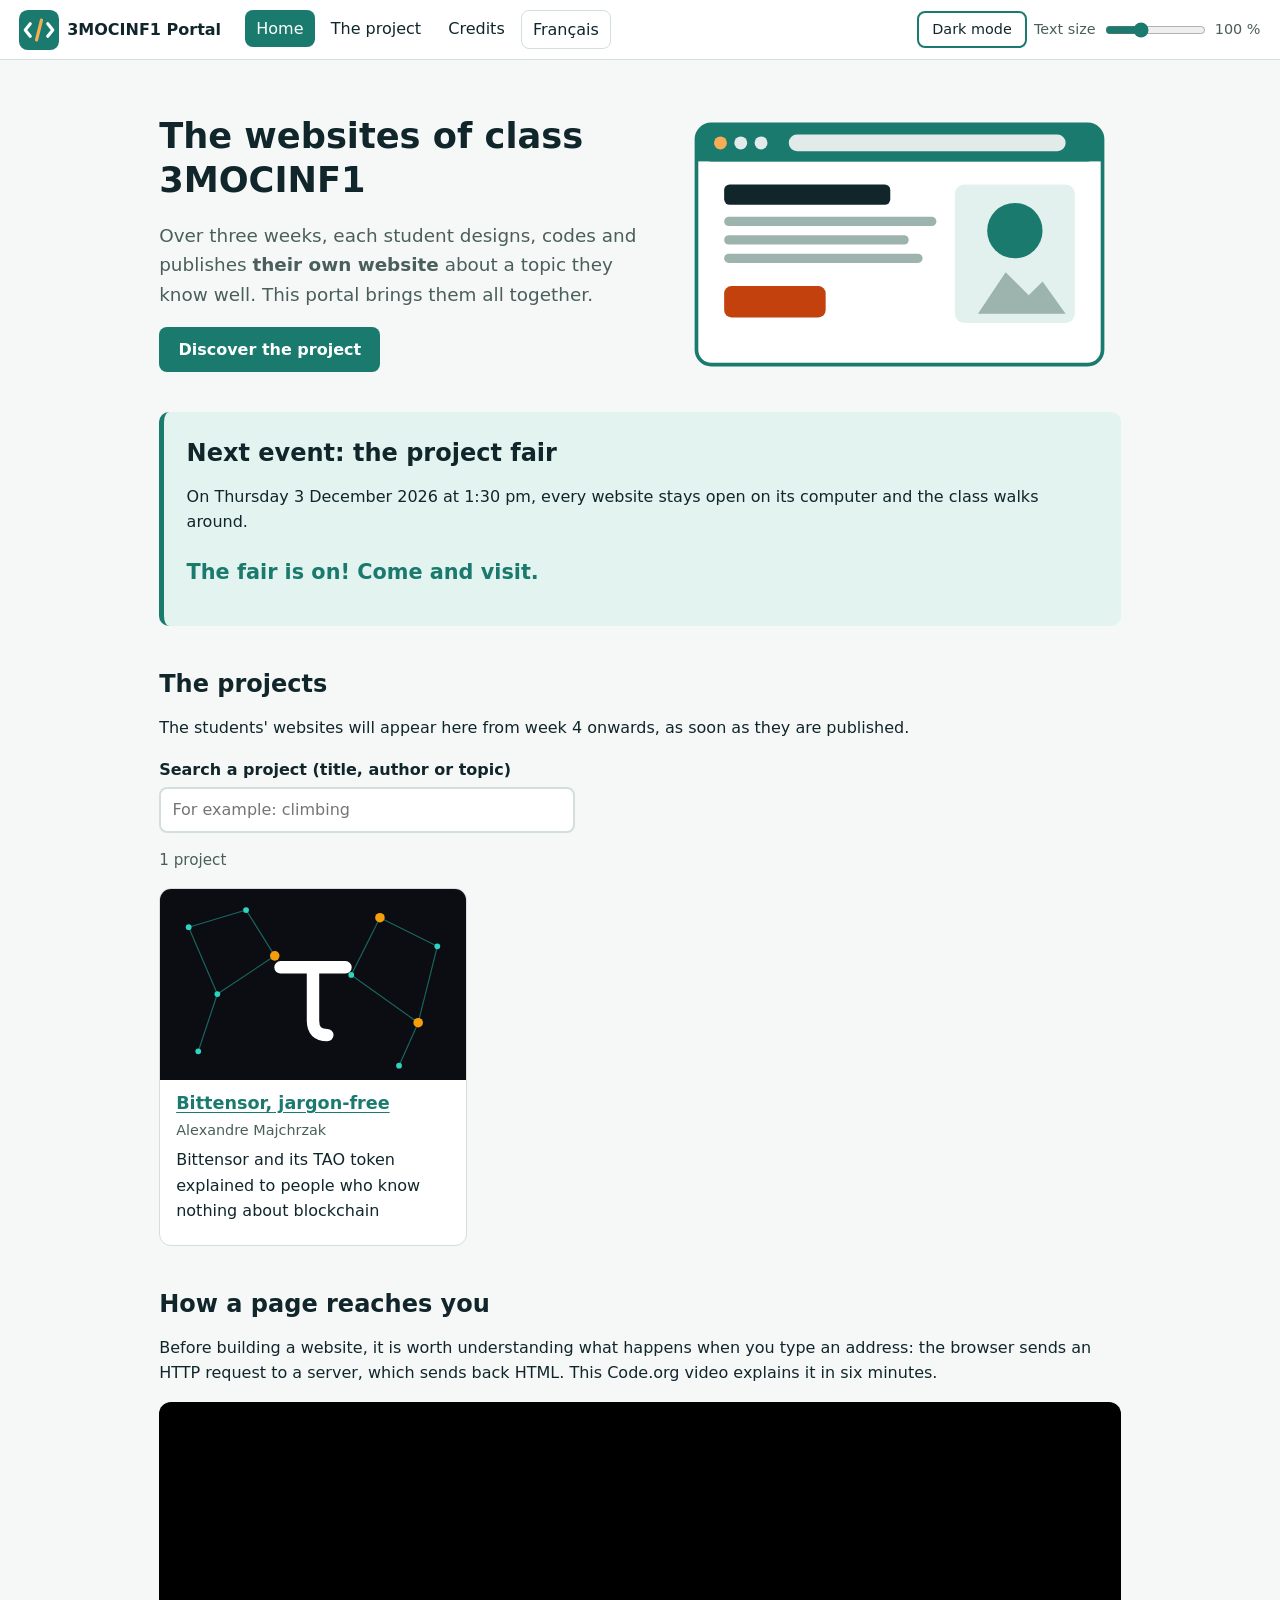
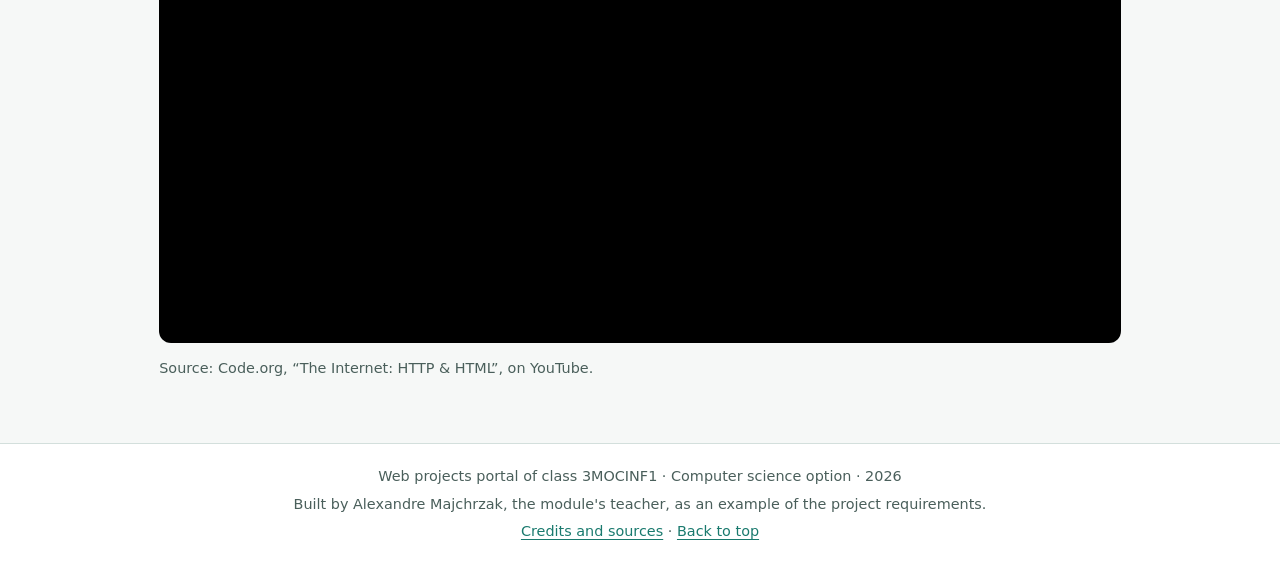
==== index-en.html @ ae036b1b "Publication du portail de la classe 3MOCINF1 - accueil avec la liste des projets, la recherche et le" ====
<!DOCTYPE html>
<html lang="en">
<head>
  <meta charset="utf-8">
  <meta name="viewport" content="width=device-width, initial-scale=1">
  <title>Home · 3MOCINF1 Portal</title>
  <meta name="description" content="The websites built by the students of class 3MOCINF1, published on GitHub Pages.">
  <link rel="icon" href="img/logo.svg" type="image/svg+xml">
  <link rel="stylesheet" href="style.css">
  <script src="script.js" defer></script>
</head>
<body id="haut">
  <a class="saut" href="#contenu">Skip to content</a>

  <header class="entete">
    <div class="entete-ligne">
      <a class="marque" href="index-en.html">
        <img src="img/logo.svg" alt="" width="40" height="40">
        <span>3MOCINF1 Portal</span>
      </a>
      <button class="menu-bouton" aria-expanded="false" aria-controls="menu">Menu</button>
    </div>
    <nav id="menu" class="menu" aria-label="Main navigation">
      <ul>
        <li><a href="index-en.html" aria-current="page">Home</a></li>
        <li><a href="projet-en.html">The project</a></li>
        <li><a href="credits-en.html">Credits</a></li>
        <li><a href="index.html" lang="fr" hreflang="fr" class="lien-langue">Français</a></li>
      </ul>
    </nav>
    <div class="reglages" role="group" aria-label="Display settings">
      <button id="bouton-theme" class="bouton-theme" aria-pressed="false">Dark mode</button>
      <label for="curseur-taille">Text size</label>
      <input type="range" id="curseur-taille" min="80" max="140" step="10" value="100">
      <span id="valeur-taille">100 %</span>
    </div>
  </header>

  <main id="contenu">
    <section class="hero">
      <div>
        <h1>The websites of class 3MOCINF1</h1>
        <p class="chapeau">Over three weeks, each student designs, codes and publishes <strong>their own website</strong> about a topic they know well. This portal brings them all together.</p>
        <p><a class="bouton-lien" href="projet-en.html">Discover the project</a></p>
      </div>
      <img src="img/accueil.svg" alt="Drawing of a browser window showing a web page: a title, lines of text, an orange button and a picture" width="480" height="300">
    </section>

    <section class="encart" aria-labelledby="titre-expo">
      <h2 id="titre-expo">Next event: the project fair</h2>
      <p>On Thursday 3 December 2026 at 1:30 pm, every website stays open on its computer and the class walks around.</p>
      <p class="compte" id="compte">See you on Thursday 3 December 2026.</p>
    </section>

    <section aria-labelledby="titre-projets">
      <h2 id="titre-projets">The projects</h2>
      <p>The students' websites will appear here from week 4 onwards, as soon as they are published.</p>
      <div class="recherche">
        <label for="filtre">Search a project (title, author or topic)</label>
        <input type="search" id="filtre" placeholder="For example: climbing">
      </div>
      <p id="nombre-projets" class="nombre" aria-live="polite"></p>
      <ul id="projets" class="cartes"></ul>
      <noscript><p>Turn on JavaScript to see the list of projects.</p></noscript>
    </section>

    <section aria-labelledby="titre-video">
      <h2 id="titre-video">How a page reaches you</h2>
      <p>Before building a website, it is worth understanding what happens when you type an address: the browser sends an HTTP request to a server, which sends back HTML. This Code.org video explains it in six minutes.</p>
      <div class="video">
        <iframe src="https://www.youtube-nocookie.com/embed/kBXQZMmiA4s" title="Code.org video: The Internet, HTTP and HTML" loading="lazy" allow="encrypted-media; picture-in-picture" allowfullscreen></iframe>
      </div>
      <p class="source">Source: Code.org, “The Internet: HTTP &amp; HTML”, on YouTube.</p>
    </section>
  </main>

  <footer class="pied">
    <p>Web projects portal of class 3MOCINF1 · Computer science option · 2026</p>
    <p>Built by Alexandre Majchrzak, the module's teacher, as an example of the project requirements.</p>
    <p><a href="credits-en.html">Credits and sources</a> · <a href="#haut">Back to top</a></p>
  </footer>
  <aside id="bandeau" class="bandeau" aria-labelledby="bandeau-titre" hidden>
    <p id="bandeau-titre"><strong>Never miss a project!</strong> Get an alert every time a new website is published.</p>
    <div class="bandeau-boutons">
      <button class="bandeau-oui">Yes, I want my project to succeed</button>
      <button class="bandeau-non">no thanks, I'd rather fail mine</button>
    </div>
  </aside>
</body>
</html>
---- style.css ----
/* Feuille de style unique du portail 3MOCINF1 */

/* ---------- Couleurs (mode clair par défaut) ---------- */
:root {
  --fond: #f6f8f7;
  --carte: #ffffff;
  --texte: #10262b;
  --doux: #4a5f5b;
  --bord: #d3dfdc;
  --accent: #1a7a6e;
  --accent-texte: #ffffff;
  --orange: #c2410c;
  --surligne: #e3f3f0;
  color-scheme: light;
}

body.sombre {
  --fond: #0f1a19;
  --carte: #172624;
  --texte: #e2ebe9;
  --doux: #a9bcb8;
  --bord: #2c403d;
  --accent: #5cc5b5;
  --accent-texte: #0f1a19;
  --orange: #fb923c;
  --surligne: #1d3532;
  color-scheme: dark;
}

/* ---------- Règles sur les balises ---------- */
* { box-sizing: border-box; }

html { scroll-behavior: smooth; }

body {
  margin: 0;
  background: var(--fond);
  color: var(--texte);
  font-family: system-ui, -apple-system, "Segoe UI", Roboto, sans-serif;
  line-height: 1.6;
  transition: background 0.3s, color 0.3s;
}

h1, h2, h3 { line-height: 1.25; }
h1 { font-size: 2.2em; margin: 0.4em 0; }
h2 { font-size: 1.5em; margin: 1.8em 0 0.5em; }
h3 { font-size: 1.1em; margin: 1.2em 0 0.3em; }

a { color: var(--accent); text-underline-offset: 3px; }
a:hover { text-decoration-thickness: 2px; }

img { max-width: 100%; height: auto; }

code {
  font-family: ui-monospace, Menlo, monospace;
  font-size: 0.9em;
  background: var(--surligne);
  padding: 0.1em 0.35em;
  border-radius: 4px;
}

button, input { font: inherit; }

button {
  cursor: pointer;
  border: 2px solid var(--accent);
  background: var(--carte);
  color: var(--texte);
  border-radius: 8px;
  padding: 0.35em 0.9em;
}

button:hover { background: var(--surligne); }

:focus-visible {
  outline: 3px solid var(--orange);
  outline-offset: 3px;
}

main {
  max-width: 1000px;
  margin: 0 auto;
  padding: 1em 1.2em 3em;
}

table {
  width: 100%;
  border-collapse: collapse;
  background: var(--carte);
  border: 1px solid var(--bord);
}

caption { text-align: left; color: var(--doux); padding-bottom: 0.5em; }
th, td { text-align: left; padding: 0.6em 0.8em; border-bottom: 1px solid var(--bord); vertical-align: top; }
thead th { background: var(--surligne); }

details {
  background: var(--carte);
  border: 1px solid var(--bord);
  border-radius: 10px;
  padding: 0.8em 1em;
}

summary { cursor: pointer; font-weight: 600; color: var(--accent); }

/* ---------- Lien d'évitement ---------- */
.saut {
  position: absolute;
  left: 1em;
  top: -4em;
  background: var(--accent);
  color: var(--accent-texte);
  padding: 0.5em 1em;
  border-radius: 0 0 8px 8px;
  z-index: 20;
}

.saut:focus { top: 0; }

/* ---------- En-tête ---------- */
.entete {
  background: var(--carte);
  border-bottom: 1px solid var(--bord);
  display: flex;
  flex-wrap: wrap;
  align-items: center;
  gap: 0.6em 1.5em;
  padding: 0.6em 1.2em;
  position: sticky;
  top: 0;
  z-index: 10;
}

.entete-ligne { display: flex; align-items: center; justify-content: space-between; gap: 1em; }

.marque {
  display: flex;
  align-items: center;
  gap: 0.5em;
  font-weight: 700;
  color: var(--texte);
  text-decoration: none;
}

.menu-bouton { display: none; }

.menu ul {
  list-style: none;
  display: flex;
  gap: 0.3em;
  margin: 0;
  padding: 0;
}

.menu a {
  display: block;
  padding: 0.35em 0.7em;
  border-radius: 8px;
  text-decoration: none;
  color: var(--texte);
}

.menu a:hover { background: var(--surligne); }

.menu a[aria-current="page"] {
  background: var(--accent);
  color: var(--accent-texte);
}

.lien-langue { border: 1px solid var(--bord); }

.reglages {
  margin-left: auto;
  display: flex;
  align-items: center;
  gap: 0.5em;
  font-size: 0.9em;
  color: var(--doux);
}

.reglages input { width: 7em; accent-color: var(--accent); }
#valeur-taille { min-width: 3.2em; }

/* ---------- Accueil ---------- */
.hero {
  display: grid;
  grid-template-columns: 1.1fr 1fr;
  gap: 2em;
  align-items: center;
  padding: 1.5em 0;
}

.chapeau { font-size: 1.15em; color: var(--doux); }

.bouton-lien {
  display: inline-block;
  background: var(--accent);
  color: var(--accent-texte);
  padding: 0.6em 1.2em;
  border-radius: 8px;
  font-weight: 600;
  text-decoration: none;
}

.bouton-lien:hover { filter: brightness(1.1); }

.encart {
  background: var(--surligne);
  border-left: 5px solid var(--accent);
  border-radius: 10px;
  padding: 0.4em 1.4em 1em;
}

.encart h2 { margin-top: 0.8em; }

.compte { font-size: 1.3em; font-weight: 700; color: var(--accent); }

.recherche label { display: block; font-weight: 600; margin-bottom: 0.3em; }

.recherche input {
  width: 100%;
  max-width: 26em;
  padding: 0.5em 0.7em;
  border: 2px solid var(--bord);
  border-radius: 8px;
  background: var(--carte);
  color: var(--texte);
}

.nombre { color: var(--doux); font-size: 0.95em; }

.cartes {
  list-style: none;
  padding: 0;
  display: grid;
  grid-template-columns: repeat(auto-fill, minmax(240px, 1fr));
  gap: 1.2em;
}

.carte {
  background: var(--carte);
  border: 1px solid var(--bord);
  border-radius: 12px;
  overflow: hidden;
  display: flex;
  flex-direction: column;
  transition: transform 0.2s, box-shadow 0.2s;
}

.carte:hover { transform: translateY(-3px); box-shadow: 0 8px 20px rgb(0 0 0 / 0.12); }

.carte img { display: block; width: 100%; aspect-ratio: 16 / 10; object-fit: cover; background: var(--surligne); }
.carte-corps { padding: 0.8em 1em 1em; flex: 1; }
.carte h3 { margin: 0 0 0.2em; }
.carte p { margin: 0.3em 0; }
.auteur { color: var(--doux); font-size: 0.9em; }
.etiquette {
  display: inline-block;
  font-size: 0.8em;
  padding: 0.05em 0.6em;
  border-radius: 999px;
  border: 1px solid var(--orange);
  color: var(--orange);
}

.video {
  position: relative;
  aspect-ratio: 16 / 9;
  border-radius: 12px;
  overflow: hidden;
  background: #000;
}

.video iframe { position: absolute; inset: 0; width: 100%; height: 100%; border: 0; }

.source { color: var(--doux); font-size: 0.9em; }

/* ---------- Page projet ---------- */
.etapes { list-style: none; padding: 0; display: grid; gap: 1em; }

.etapes li {
  display: flex;
  gap: 1.2em;
  align-items: center;
  background: var(--carte);
  border: 1px solid var(--bord);
  border-radius: 12px;
  padding: 0.8em 1.2em;
}

.etapes img { width: 90px; flex-shrink: 0; }
.etapes h3 { margin-top: 0; }
.etapes p { margin: 0; }

.etapes li.actuelle { border: 2px solid var(--orange); background: var(--surligne); }

.etapes li.actuelle h3::after {
  content: attr(data-maintenant);
  margin-left: 0.6em;
  font-size: 0.75em;
  color: var(--orange);
}

.colonnes { display: grid; grid-template-columns: 1fr 1fr; gap: 0 2.5em; }

/* ---------- Pied de page ---------- */
.pied {
  border-top: 1px solid var(--bord);
  background: var(--carte);
  color: var(--doux);
  text-align: center;
  padding: 1.2em;
  font-size: 0.9em;
}

.pied p { margin: 0.3em 0; }

/* ---------- Bandeau d'alerte (le dark pattern volontaire) ---------- */
.bandeau {
  position: fixed;
  left: 50%;
  bottom: 1.2em;
  transform: translateX(-50%);
  width: min(560px, calc(100% - 2em));
  background: var(--carte);
  border: 2px solid var(--accent);
  border-radius: 14px;
  box-shadow: 0 10px 30px rgb(0 0 0 / 0.25);
  padding: 1em 1.2em;
  z-index: 30;
  animation: monte 0.4s ease-out;
}

.bandeau p { margin: 0 0 0.8em; }
.bandeau-boutons { display: flex; flex-wrap: wrap; align-items: center; gap: 0.8em; }

.bandeau-oui {
  background: var(--accent);
  color: var(--accent-texte);
  font-weight: 700;
}

.bandeau-non {
  border: 0;
  background: none;
  padding: 0.2em;
  font-size: 0.8em;
  color: var(--doux);
  text-decoration: underline;
}

@keyframes monte {
  from { transform: translate(-50%, 30px); opacity: 0; }
  to { transform: translateX(-50%); opacity: 1; }
}

@media (prefers-reduced-motion: reduce) {
  *, *::before, *::after { animation: none !important; transition: none !important; scroll-behavior: auto !important; }
}

/* ---------- Téléphone ---------- */
@media (max-width: 700px) {
  h1 { font-size: 1.7em; }
  .entete { position: static; }
  .entete-ligne { width: 100%; }
  .menu-bouton { display: inline-block; }
  .menu { width: 100%; display: none; }
  .menu.ouvert { display: block; }
  .menu ul { flex-direction: column; }
  .reglages { margin-left: 0; }
  .reglages input { width: 4.5em; }
  .hero { grid-template-columns: 1fr; }
  .colonnes { grid-template-columns: 1fr; }
  .etapes li { flex-direction: column; align-items: flex-start; }
  .etapes img { width: 70px; }
  table { font-size: 0.9em; }
  th, td { padding: 0.5em; }
}
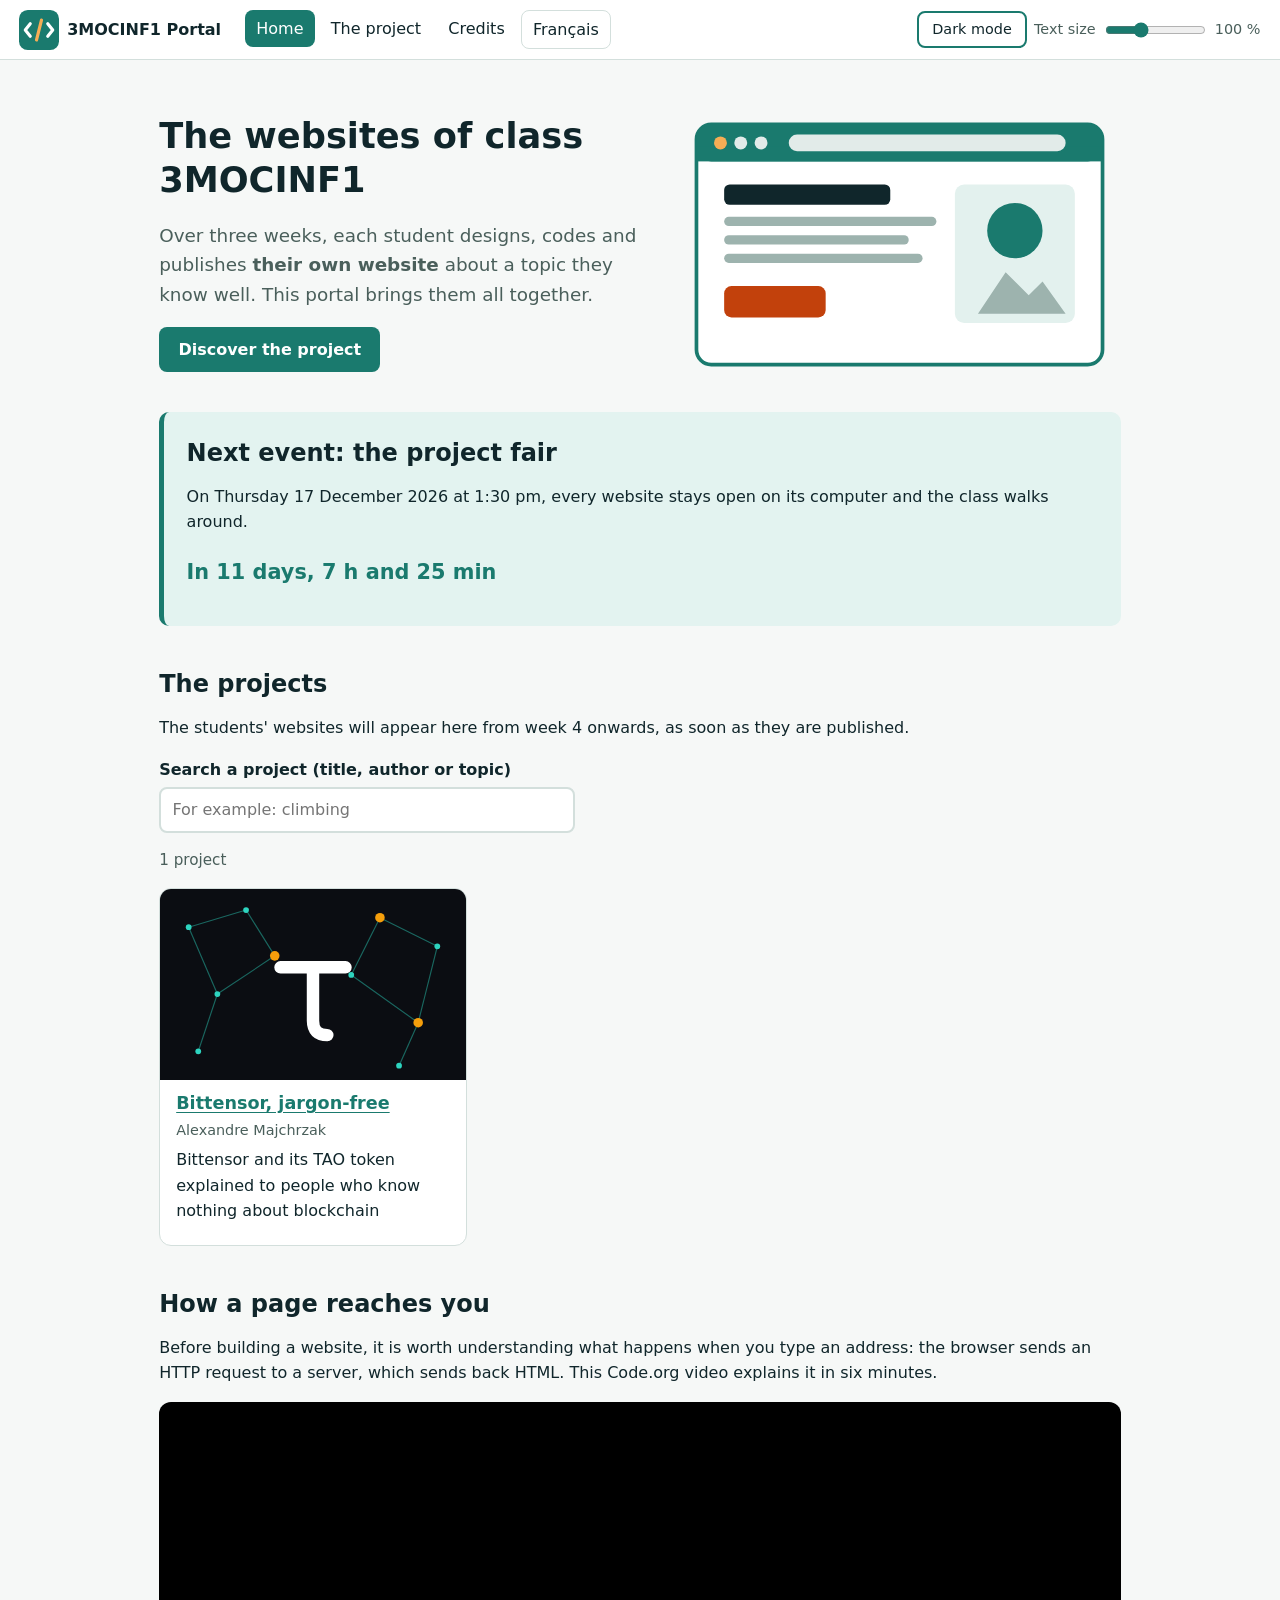
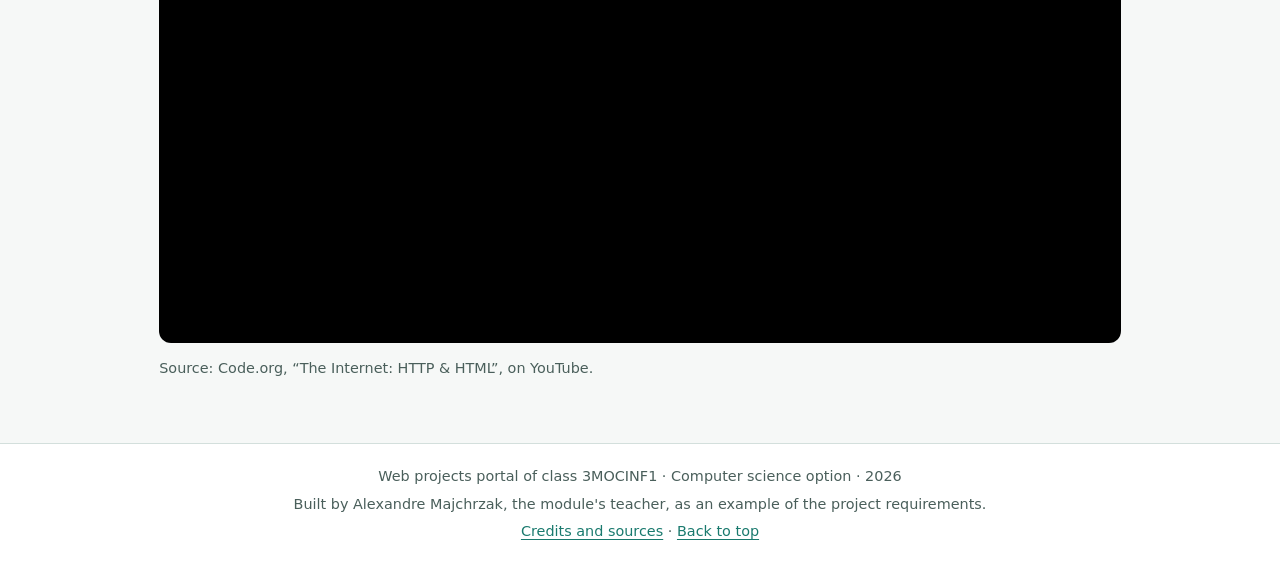
==== commit f07ec262: "Décale le calendrier pour le compte à rebours  Adapation du countdown car pas de cours les 19 novemb" ====
--- a/index-en.html
+++ b/index-en.html
@@ -48,8 +48,8 @@
 
     <section class="encart" aria-labelledby="titre-expo">
       <h2 id="titre-expo">Next event: the project fair</h2>
-      <p>On Thursday 3 December 2026 at 1:30 pm, every website stays open on its computer and the class walks around.</p>
-      <p class="compte" id="compte">See you on Thursday 3 December 2026.</p>
+      <p>On Thursday 17 December 2026 at 1:30 pm, every website stays open on its computer and the class walks around.</p>
+      <p class="compte" id="compte">See you on Thursday 17 December 2026.</p>
     </section>
 
     <section aria-labelledby="titre-projets">
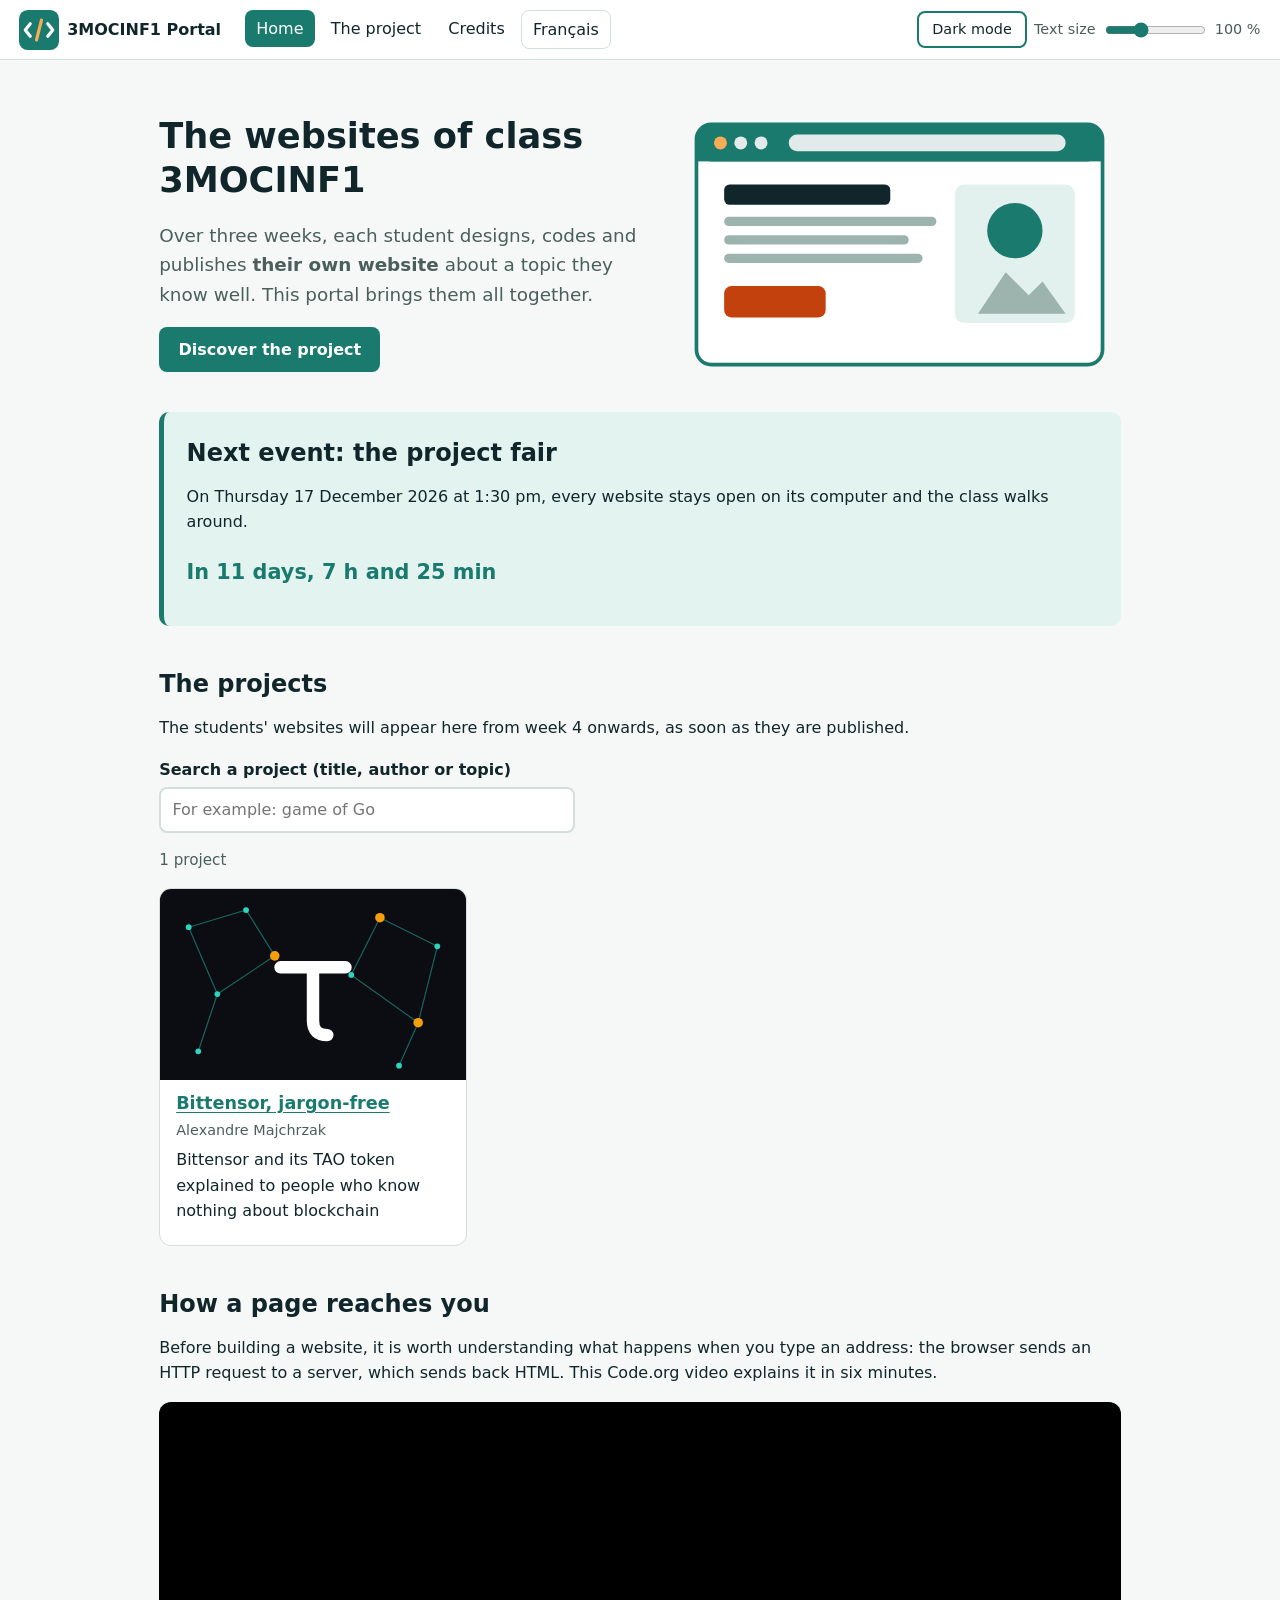
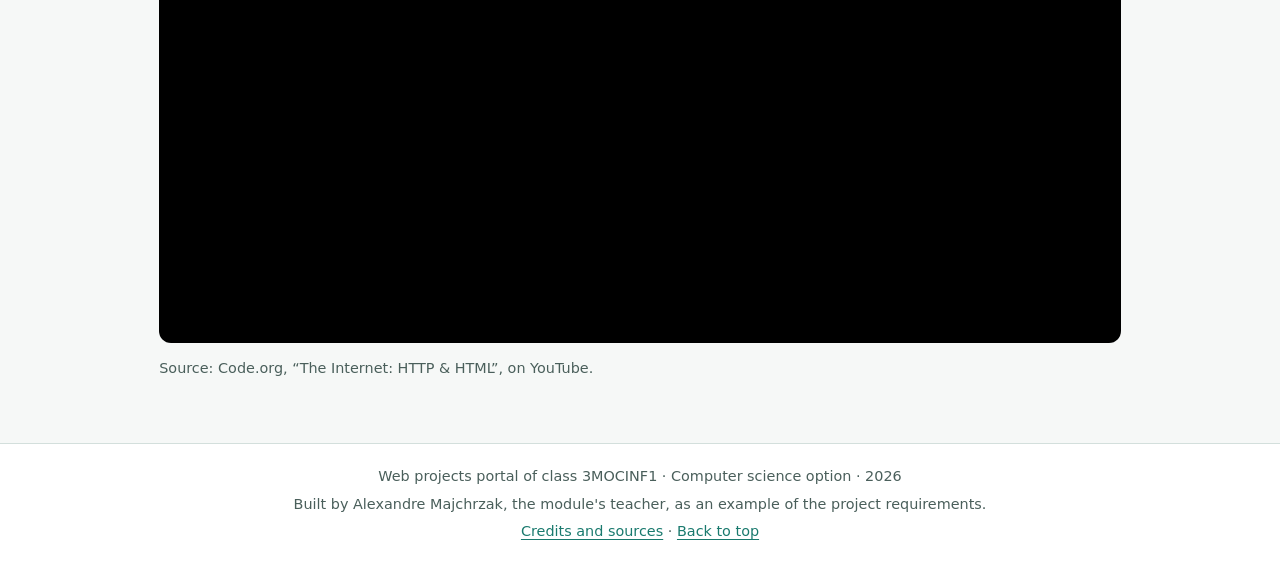
==== commit 79666255: "Remplace l'exemple de sujet par le jeu de go L'exemple de l'escalade était trop banal. Le nouveau su" ====
--- a/index-en.html
+++ b/index-en.html
@@ -57,7 +57,7 @@
       <p>The students' websites will appear here from week 4 onwards, as soon as they are published.</p>
       <div class="recherche">
         <label for="filtre">Search a project (title, author or topic)</label>
-        <input type="search" id="filtre" placeholder="For example: climbing">
+        <input type="search" id="filtre" placeholder="For example: game of Go">
       </div>
       <p id="nombre-projets" class="nombre" aria-live="polite"></p>
       <ul id="projets" class="cartes"></ul>
